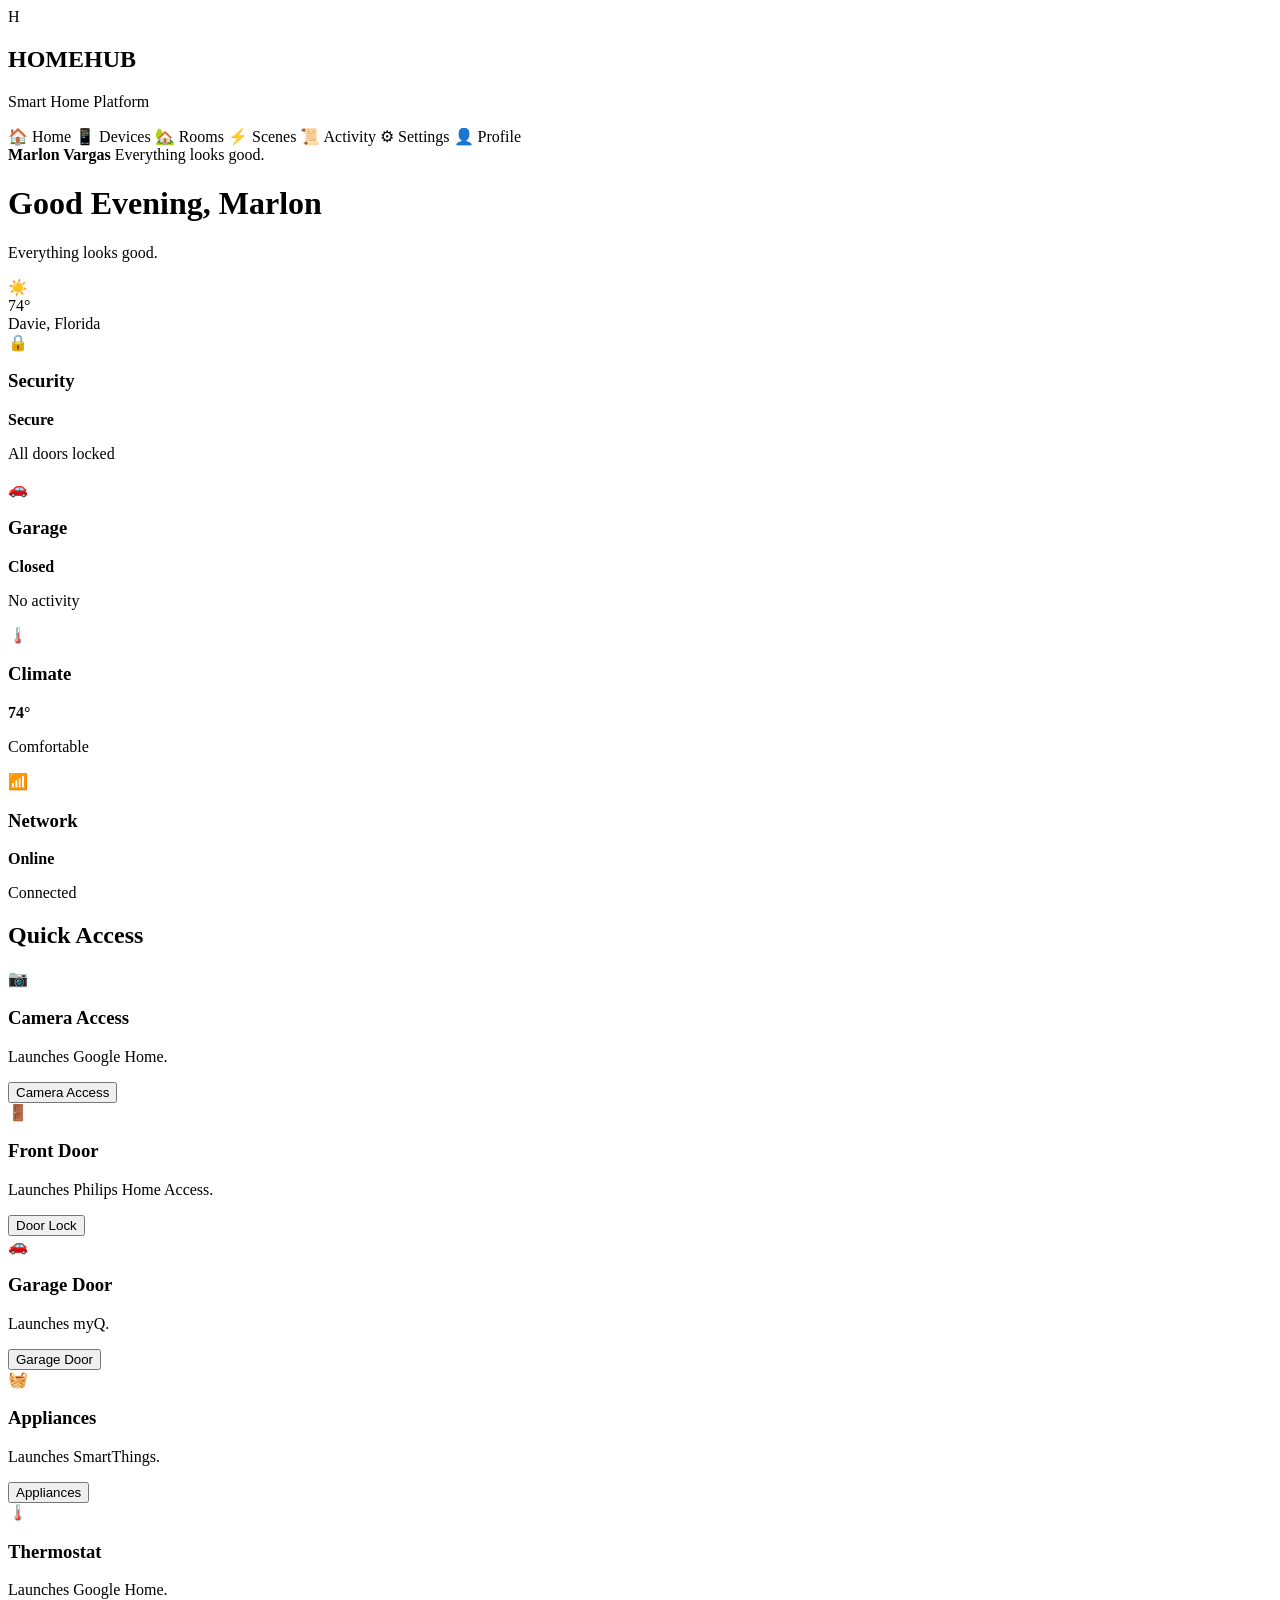
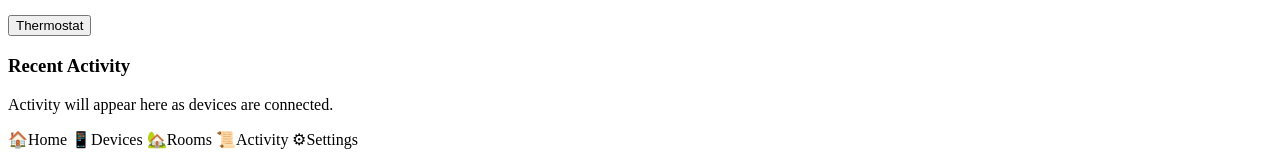
==== public/pages/home/home.html @ dbf747e7 "Initial HOMEHUB Android project" ====
<!-- public/pages/home/home.html -->
<!-- HOMEHUB Home -->

<!doctype html>
<html lang="en">
  <head>
    <meta charset="UTF-8" />

    <meta name="viewport" content="width=device-width, initial-scale=1.0" />

    <title>HOMEHUB</title>

    <link rel="stylesheet" href="/css/core/variables.css" />
    <link rel="stylesheet" href="/css/core/base.css" />
    <link rel="stylesheet" href="/css/layout/shell.css" />
    <link rel="stylesheet" href="/css/layout/sidebar.css" />
    <link rel="stylesheet" href="/css/layout/header.css" />
    <link rel="stylesheet" href="/css/components/buttons.css" />
    <link rel="stylesheet" href="/css/components/cards.css" />
    <link rel="stylesheet" href="/css/pages/home.css" />
  </head>

  <body>
    <div class="hh-shell">
      <aside class="hh-sidebar">
        <div class="hh-brand">
          <div class="hh-logo">H</div>

          <h2 class="hh-brand-title">HOMEHUB</h2>

          <p class="hh-brand-subtitle">Smart Home Platform</p>
        </div>

        <nav class="hh-nav">
          <a class="hh-nav-link active">🏠 Home</a>
          <a class="hh-nav-link">📱 Devices</a>
          <a class="hh-nav-link">🏡 Rooms</a>
          <a class="hh-nav-link">⚡ Scenes</a>
          <a class="hh-nav-link">📜 Activity</a>
          <a class="hh-nav-link">⚙ Settings</a>
          <a class="hh-nav-link">👤 Profile</a>
        </nav>

        <div class="hh-sidebar-footer">
          <div class="hh-user-card">
            <strong>Marlon Vargas</strong>
            <span>Everything looks good.</span>
          </div>
        </div>
      </aside>

      <main class="hh-main">
        <div class="hh-page hh-home">
          <header class="hh-topbar">
            <div class="hh-greeting">
              <h1>Good Evening, Marlon</h1>

              <p>Everything looks good.</p>
            </div>

            <div class="hh-weather">
              <div class="hh-weather-icon">☀️</div>

              <div>
                <div class="hh-weather-temp">74°</div>

                <div class="hh-weather-label">Davie, Florida</div>
              </div>
            </div>
          </header>

          <section class="hh-status-grid">
            <div class="hh-card hh-status-card">
              <div class="hh-status-icon">🔒</div>

              <div>
                <h3>Security</h3>

                <strong>Secure</strong>

                <p>All doors locked</p>
              </div>
            </div>

            <div class="hh-card hh-status-card">
              <div class="hh-status-icon">🚗</div>

              <div>
                <h3>Garage</h3>

                <strong>Closed</strong>

                <p>No activity</p>
              </div>
            </div>

            <div class="hh-card hh-status-card">
              <div class="hh-status-icon">🌡️</div>

              <div>
                <h3>Climate</h3>

                <strong>74°</strong>

                <p>Comfortable</p>
              </div>
            </div>

            <div class="hh-card hh-status-card">
              <div class="hh-status-icon">📶</div>

              <div>
                <h3>Network</h3>

                <strong>Online</strong>

                <p>Connected</p>
              </div>
            </div>
          </section>

          <section>
            <div class="hh-section-title">
              <h2>Quick Access</h2>
            </div>

            <div class="hh-app-grid">
              <div class="hh-card hh-app-card">
                <div class="hh-app-icon">📷</div>

                <div>
                  <h3>Camera Access</h3>

                  <p>Launches Google Home.</p>
                </div>

                <button class="hh-button" data-launch="google-camera">
                  Camera Access
                </button>
              </div>

              <div class="hh-card hh-app-card">
                <div class="hh-app-icon">🚪</div>

                <div>
                  <h3>Front Door</h3>

                  <p>Launches Philips Home Access.</p>
                </div>

                <button class="hh-button" data-launch="philips-door">
                  Door Lock
                </button>
              </div>

              <div class="hh-card hh-app-card">
                <div class="hh-app-icon">🚗</div>

                <div>
                  <h3>Garage Door</h3>

                  <p>Launches myQ.</p>
                </div>

                <button class="hh-button" data-launch="myq-garage">
                  Garage Door
                </button>
              </div>

              <div class="hh-card hh-app-card">
                <div class="hh-app-icon">🧺</div>

                <div>
                  <h3>Appliances</h3>

                  <p>Launches SmartThings.</p>
                </div>

                <button class="hh-button" data-launch="smartthings-appliances">
                  Appliances
                </button>
              </div>

              <div class="hh-card hh-app-card">
                <div class="hh-app-icon">🌡️</div>

                <div>
                  <h3>Thermostat</h3>

                  <p>Launches Google Home.</p>
                </div>

                <button class="hh-button" data-launch="google-thermostat">
                  Thermostat
                </button>
              </div>
            </div>
          </section>

          <section class="hh-card hh-activity">
            <h3>Recent Activity</h3>

            <p>Activity will appear here as devices are connected.</p>
          </section>
        </div>
      </main>
    </div>

    <nav class="hh-mobile-nav">
      <a class="active"><span>🏠</span>Home</a>
      <a><span>📱</span>Devices</a>
      <a><span>🏡</span>Rooms</a>
      <a><span>📜</span>Activity</a>
      <a><span>⚙</span>Settings</a>
    </nav>

    <script type="module" src="/js/core/app.js"></script>
  </body>
</html>
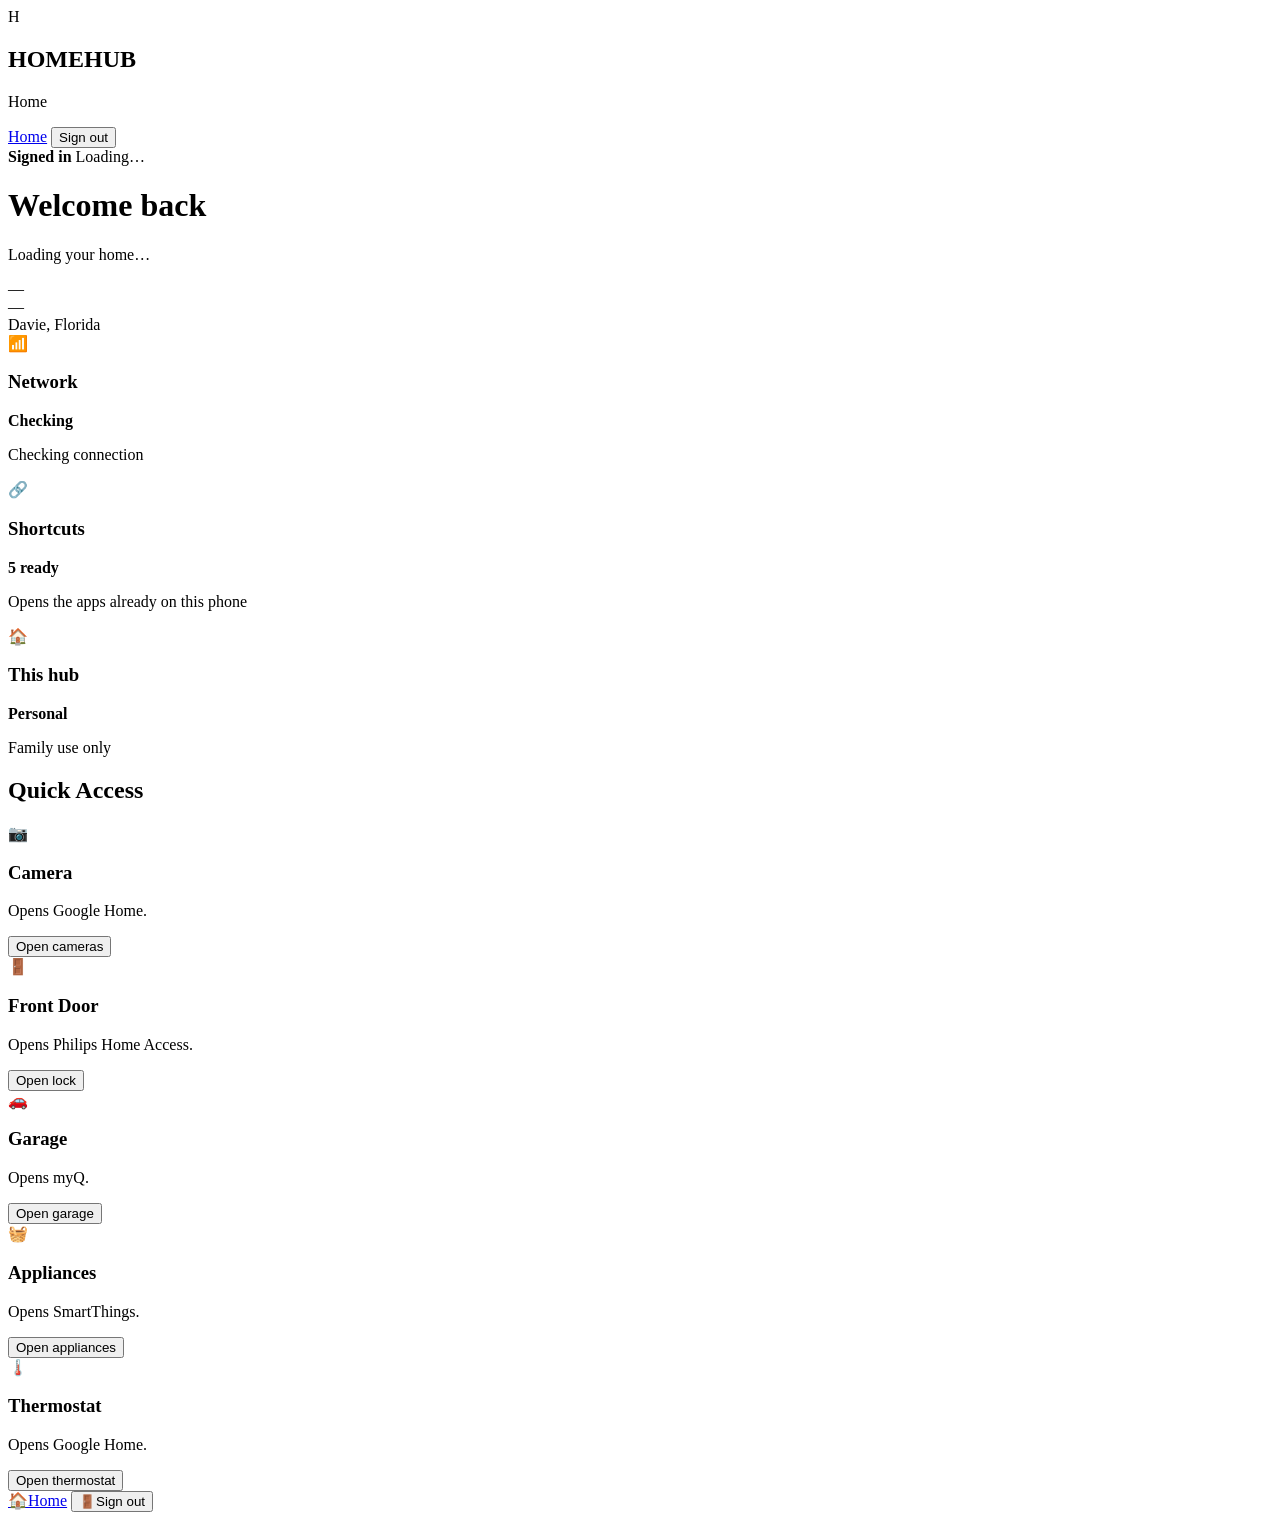
==== commit b5487478: "Polish home screen" ====
--- a/public/pages/home/home.html
+++ b/public/pages/home/home.html
@@ -1,15 +1,10 @@
 <!-- public/pages/home/home.html -->
-<!-- HOMEHUB Home -->
-
 <!doctype html>
 <html lang="en">
   <head>
     <meta charset="UTF-8" />
-
     <meta name="viewport" content="width=device-width, initial-scale=1.0" />
-
     <title>HOMEHUB</title>
-
     <link rel="stylesheet" href="/css/core/variables.css" />
     <link rel="stylesheet" href="/css/core/base.css" />
     <link rel="stylesheet" href="/css/layout/shell.css" />
@@ -25,26 +20,19 @@
       <aside class="hh-sidebar">
         <div class="hh-brand">
           <div class="hh-logo">H</div>
-
           <h2 class="hh-brand-title">HOMEHUB</h2>
-
-          <p class="hh-brand-subtitle">Smart Home Platform</p>
+          <p class="hh-brand-subtitle">Home</p>
         </div>
 
         <nav class="hh-nav">
-          <a class="hh-nav-link active">🏠 Home</a>
-          <a class="hh-nav-link">📱 Devices</a>
-          <a class="hh-nav-link">🏡 Rooms</a>
-          <a class="hh-nav-link">⚡ Scenes</a>
-          <a class="hh-nav-link">📜 Activity</a>
-          <a class="hh-nav-link">⚙ Settings</a>
-          <a class="hh-nav-link">👤 Profile</a>
+          <a class="hh-nav-link active" href="/pages/home/home.html">Home</a>
+          <button class="hh-nav-link hh-nav-button" id="sign-out" type="button">Sign out</button>
         </nav>
 
         <div class="hh-sidebar-footer">
           <div class="hh-user-card">
-            <strong>Marlon Vargas</strong>
-            <span>Everything looks good.</span>
+            <strong id="user-name">Signed in</strong>
+            <span id="user-status">Loading…</span>
           </div>
         </div>
       </aside>
@@ -53,68 +41,44 @@
         <div class="hh-page hh-home">
           <header class="hh-topbar">
             <div class="hh-greeting">
-              <h1>Good Evening, Marlon</h1>
-
-              <p>Everything looks good.</p>
+              <h1 id="greeting-title">Welcome back</h1>
+              <p id="greeting-sub">Loading your home…</p>
             </div>
 
             <div class="hh-weather">
-              <div class="hh-weather-icon">☀️</div>
-
+              <div class="hh-weather-icon" id="weather-icon">—</div>
               <div>
-                <div class="hh-weather-temp">74°</div>
-
-                <div class="hh-weather-label">Davie, Florida</div>
+                <div class="hh-weather-temp" id="weather-temp">—</div>
+                <div class="hh-weather-label" id="weather-label">Davie, Florida</div>
               </div>
             </div>
           </header>
 
           <section class="hh-status-grid">
             <div class="hh-card hh-status-card">
-              <div class="hh-status-icon">🔒</div>
-
+              <div class="hh-status-icon">📶</div>
               <div>
-                <h3>Security</h3>
-
-                <strong>Secure</strong>
-
-                <p>All doors locked</p>
+                <h3>Network</h3>
+                <strong id="network-state">Checking</strong>
+                <p id="network-detail">Checking connection</p>
               </div>
             </div>
 
             <div class="hh-card hh-status-card">
-              <div class="hh-status-icon">🚗</div>
-
+              <div class="hh-status-icon">🔗</div>
               <div>
-                <h3>Garage</h3>
-
-                <strong>Closed</strong>
-
-                <p>No activity</p>
+                <h3>Shortcuts</h3>
+                <strong>5 ready</strong>
+                <p>Opens the apps already on this phone</p>
               </div>
             </div>
 
             <div class="hh-card hh-status-card">
-              <div class="hh-status-icon">🌡️</div>
-
+              <div class="hh-status-icon">🏠</div>
               <div>
-                <h3>Climate</h3>
-
-                <strong>74°</strong>
-
-                <p>Comfortable</p>
-              </div>
-            </div>
-
-            <div class="hh-card hh-status-card">
-              <div class="hh-status-icon">📶</div>
-
-              <div>
-                <h3>Network</h3>
-
-                <strong>Online</strong>
-
-                <p>Connected</p>
+                <h3>This hub</h3>
+                <strong>Personal</strong>
+                <p>Family use only</p>
               </div>
             </div>
           </section>
@@ -127,91 +91,57 @@
             <div class="hh-app-grid">
               <div class="hh-card hh-app-card">
                 <div class="hh-app-icon">📷</div>
-
                 <div>
-                  <h3>Camera Access</h3>
-
-                  <p>Launches Google Home.</p>
+                  <h3>Camera</h3>
+                  <p>Opens Google Home.</p>
                 </div>
-
-                <button class="hh-button" data-launch="google-camera">
-                  Camera Access
-                </button>
+                <button class="hh-button" type="button" data-launch="google-camera">Open cameras</button>
               </div>
 
               <div class="hh-card hh-app-card">
                 <div class="hh-app-icon">🚪</div>
-
                 <div>
                   <h3>Front Door</h3>
-
-                  <p>Launches Philips Home Access.</p>
+                  <p>Opens Philips Home Access.</p>
                 </div>
-
-                <button class="hh-button" data-launch="philips-door">
-                  Door Lock
-                </button>
+                <button class="hh-button" type="button" data-launch="philips-door">Open lock</button>
               </div>
 
               <div class="hh-card hh-app-card">
                 <div class="hh-app-icon">🚗</div>
-
                 <div>
-                  <h3>Garage Door</h3>
-
-                  <p>Launches myQ.</p>
+                  <h3>Garage</h3>
+                  <p>Opens myQ.</p>
                 </div>
-
-                <button class="hh-button" data-launch="myq-garage">
-                  Garage Door
-                </button>
+                <button class="hh-button" type="button" data-launch="myq-garage">Open garage</button>
               </div>
 
               <div class="hh-card hh-app-card">
                 <div class="hh-app-icon">🧺</div>
-
                 <div>
                   <h3>Appliances</h3>
-
-                  <p>Launches SmartThings.</p>
+                  <p>Opens SmartThings.</p>
                 </div>
-
-                <button class="hh-button" data-launch="smartthings-appliances">
-                  Appliances
-                </button>
+                <button class="hh-button" type="button" data-launch="smartthings-appliances">Open appliances</button>
               </div>
 
               <div class="hh-card hh-app-card">
                 <div class="hh-app-icon">🌡️</div>
-
                 <div>
                   <h3>Thermostat</h3>
-
-                  <p>Launches Google Home.</p>
+                  <p>Opens Google Home.</p>
                 </div>
-
-                <button class="hh-button" data-launch="google-thermostat">
-                  Thermostat
-                </button>
+                <button class="hh-button" type="button" data-launch="google-thermostat">Open thermostat</button>
               </div>
             </div>
-          </section>
-
-          <section class="hh-card hh-activity">
-            <h3>Recent Activity</h3>
-
-            <p>Activity will appear here as devices are connected.</p>
           </section>
         </div>
       </main>
     </div>
 
     <nav class="hh-mobile-nav">
-      <a class="active"><span>🏠</span>Home</a>
-      <a><span>📱</span>Devices</a>
-      <a><span>🏡</span>Rooms</a>
-      <a><span>📜</span>Activity</a>
-      <a><span>⚙</span>Settings</a>
+      <a class="active" href="/pages/home/home.html"><span>🏠</span>Home</a>
+      <button id="sign-out-mobile" type="button"><span>🚪</span>Sign out</button>
     </nav>
 
     <script type="module" src="/js/core/app.js"></script>
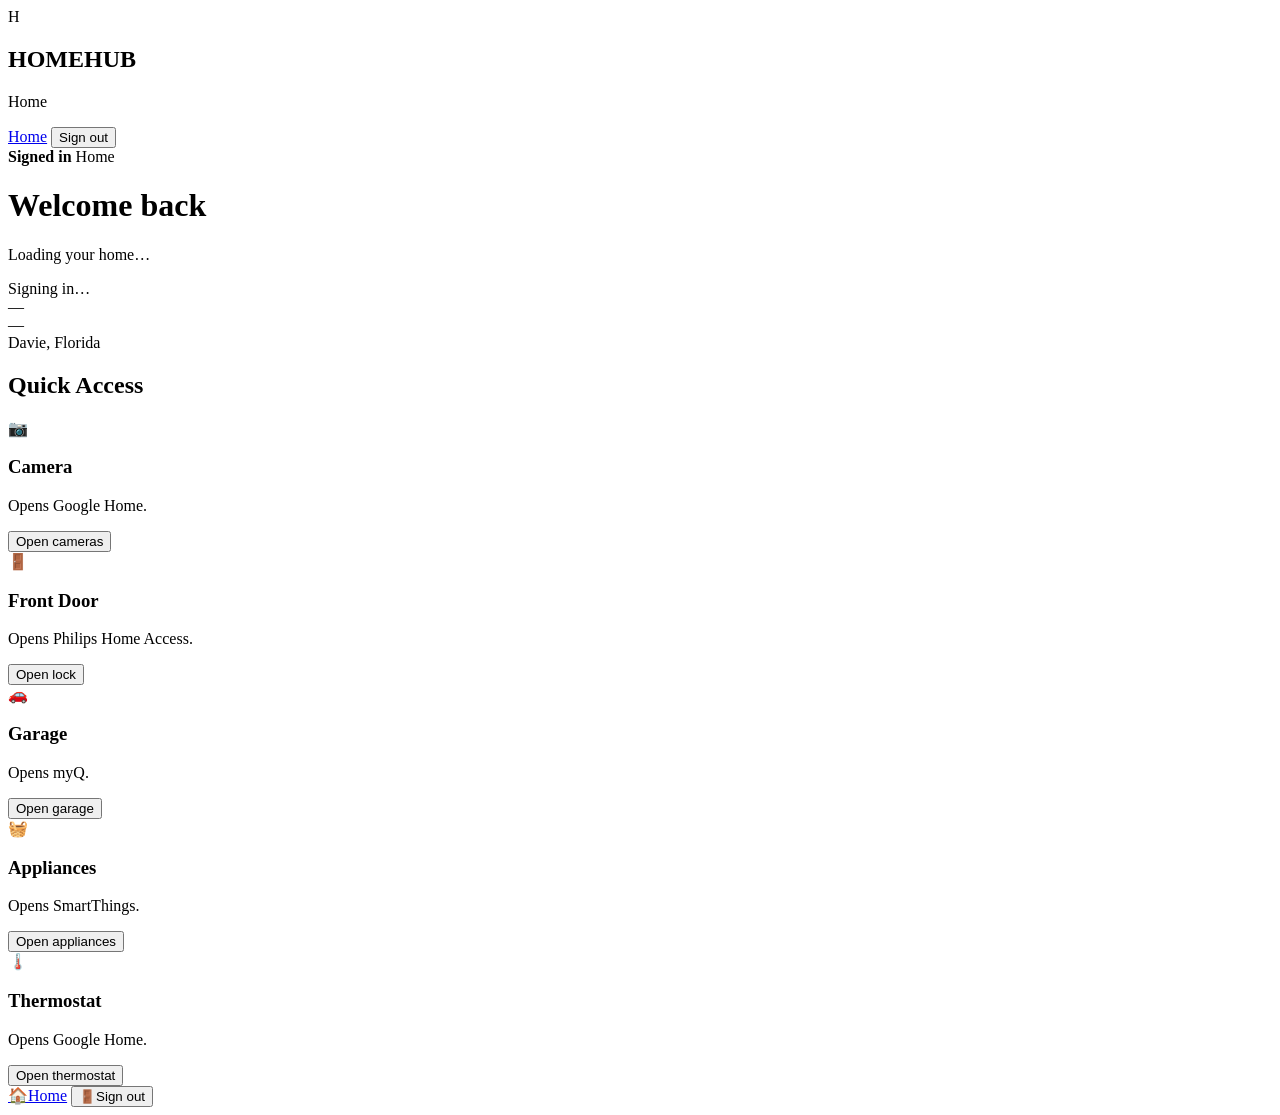
==== commit b5f044db: "Remove status cards; signed-in pill only" ====
--- a/public/pages/home/home.html
+++ b/public/pages/home/home.html
@@ -32,7 +32,7 @@
         <div class="hh-sidebar-footer">
           <div class="hh-user-card">
             <strong id="user-name">Signed in</strong>
-            <span id="user-status">Loading…</span>
+            <span>Home</span>
           </div>
         </div>
       </aside>
@@ -43,6 +43,7 @@
             <div class="hh-greeting">
               <h1 id="greeting-title">Welcome back</h1>
               <p id="greeting-sub">Loading your home…</p>
+              <span class="hh-status-pill" id="user-status">Signing in…</span>
             </div>
 
             <div class="hh-weather">
@@ -53,35 +54,6 @@
               </div>
             </div>
           </header>
-
-          <section class="hh-status-grid">
-            <div class="hh-card hh-status-card">
-              <div class="hh-status-icon">📶</div>
-              <div>
-                <h3>Network</h3>
-                <strong id="network-state">Checking</strong>
-                <p id="network-detail">Checking connection</p>
-              </div>
-            </div>
-
-            <div class="hh-card hh-status-card">
-              <div class="hh-status-icon">🔗</div>
-              <div>
-                <h3>Shortcuts</h3>
-                <strong>5 ready</strong>
-                <p>Opens the apps already on this phone</p>
-              </div>
-            </div>
-
-            <div class="hh-card hh-status-card">
-              <div class="hh-status-icon">🏠</div>
-              <div>
-                <h3>This hub</h3>
-                <strong>Personal</strong>
-                <p>Family use only</p>
-              </div>
-            </div>
-          </section>
 
           <section>
             <div class="hh-section-title">
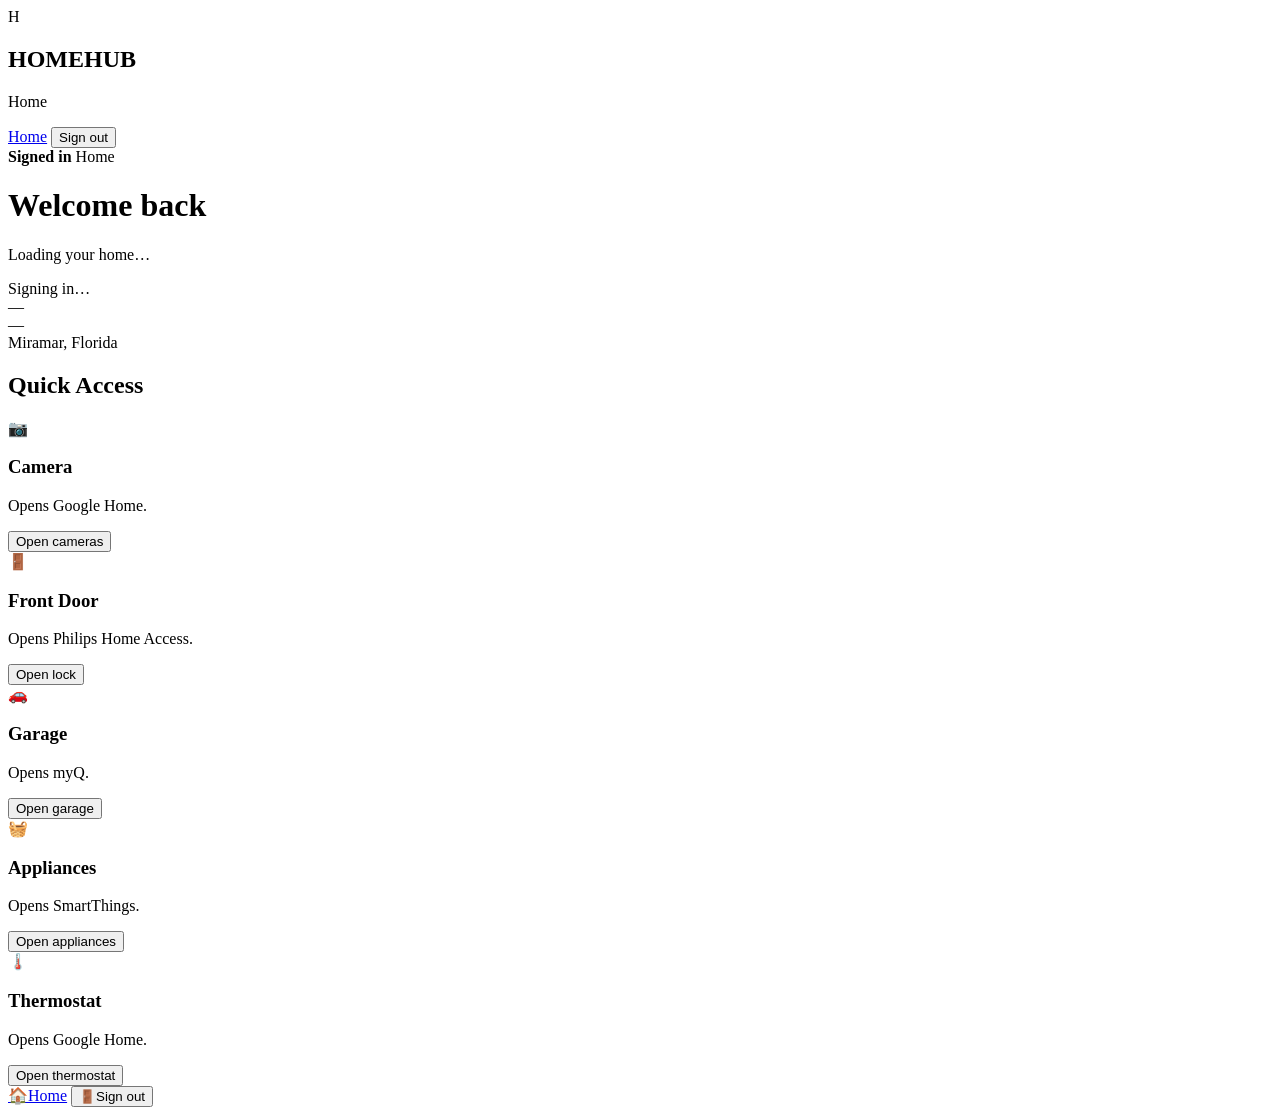
==== commit c7253e32: "Use Miramar weather" ====
--- a/public/pages/home/home.html
+++ b/public/pages/home/home.html
@@ -50,7 +50,7 @@
               <div class="hh-weather-icon" id="weather-icon">—</div>
               <div>
                 <div class="hh-weather-temp" id="weather-temp">—</div>
-                <div class="hh-weather-label" id="weather-label">Davie, Florida</div>
+                <div class="hh-weather-label" id="weather-label">Miramar, Florida</div>
               </div>
             </div>
           </header>
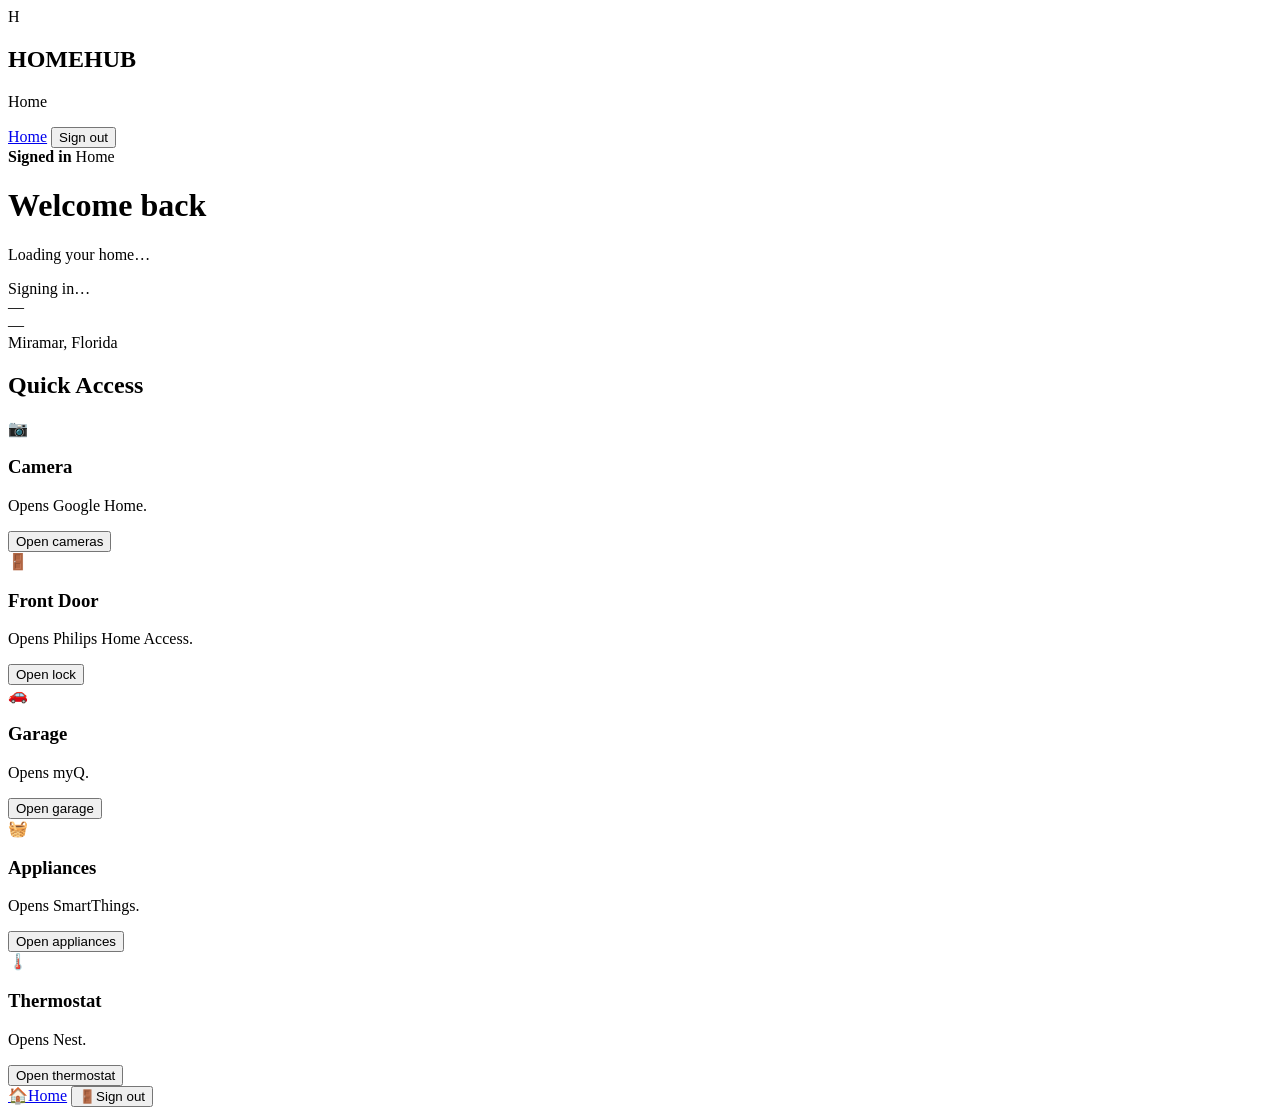
==== commit e6a9e140: "Thermostat opens Nest" ====
--- a/public/pages/home/home.html
+++ b/public/pages/home/home.html
@@ -101,7 +101,7 @@
                 <div class="hh-app-icon">🌡️</div>
                 <div>
                   <h3>Thermostat</h3>
-                  <p>Opens Google Home.</p>
+                  <p>Opens Nest.</p>
                 </div>
                 <button class="hh-button" type="button" data-launch="google-thermostat">Open thermostat</button>
               </div>
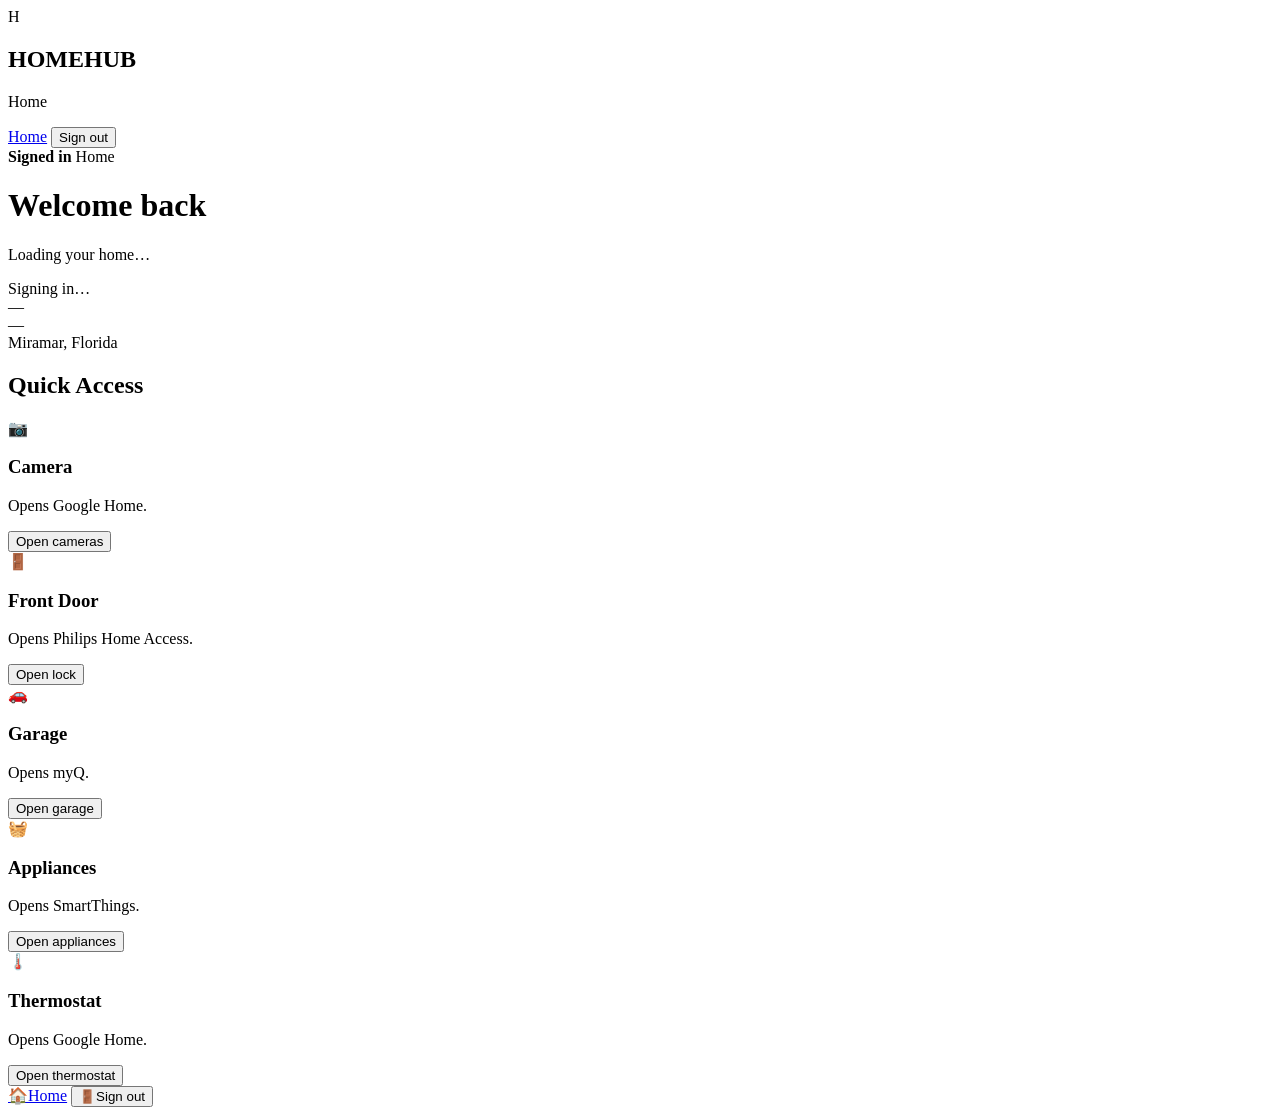
==== commit 8576a8a1: "Thermostat opens Google Home again" ====
--- a/public/pages/home/home.html
+++ b/public/pages/home/home.html
@@ -101,7 +101,7 @@
                 <div class="hh-app-icon">🌡️</div>
                 <div>
                   <h3>Thermostat</h3>
-                  <p>Opens Nest.</p>
+                  <p>Opens Google Home.</p>
                 </div>
                 <button class="hh-button" type="button" data-launch="google-thermostat">Open thermostat</button>
               </div>
@@ -116,6 +116,6 @@
       <button id="sign-out-mobile" type="button"><span>🚪</span>Sign out</button>
     </nav>
 
-    <script type="module" src="/js/core/app.js"></script>
+    <script type="module" src="/js/core/app.js?v=5"></script>
   </body>
 </html>
